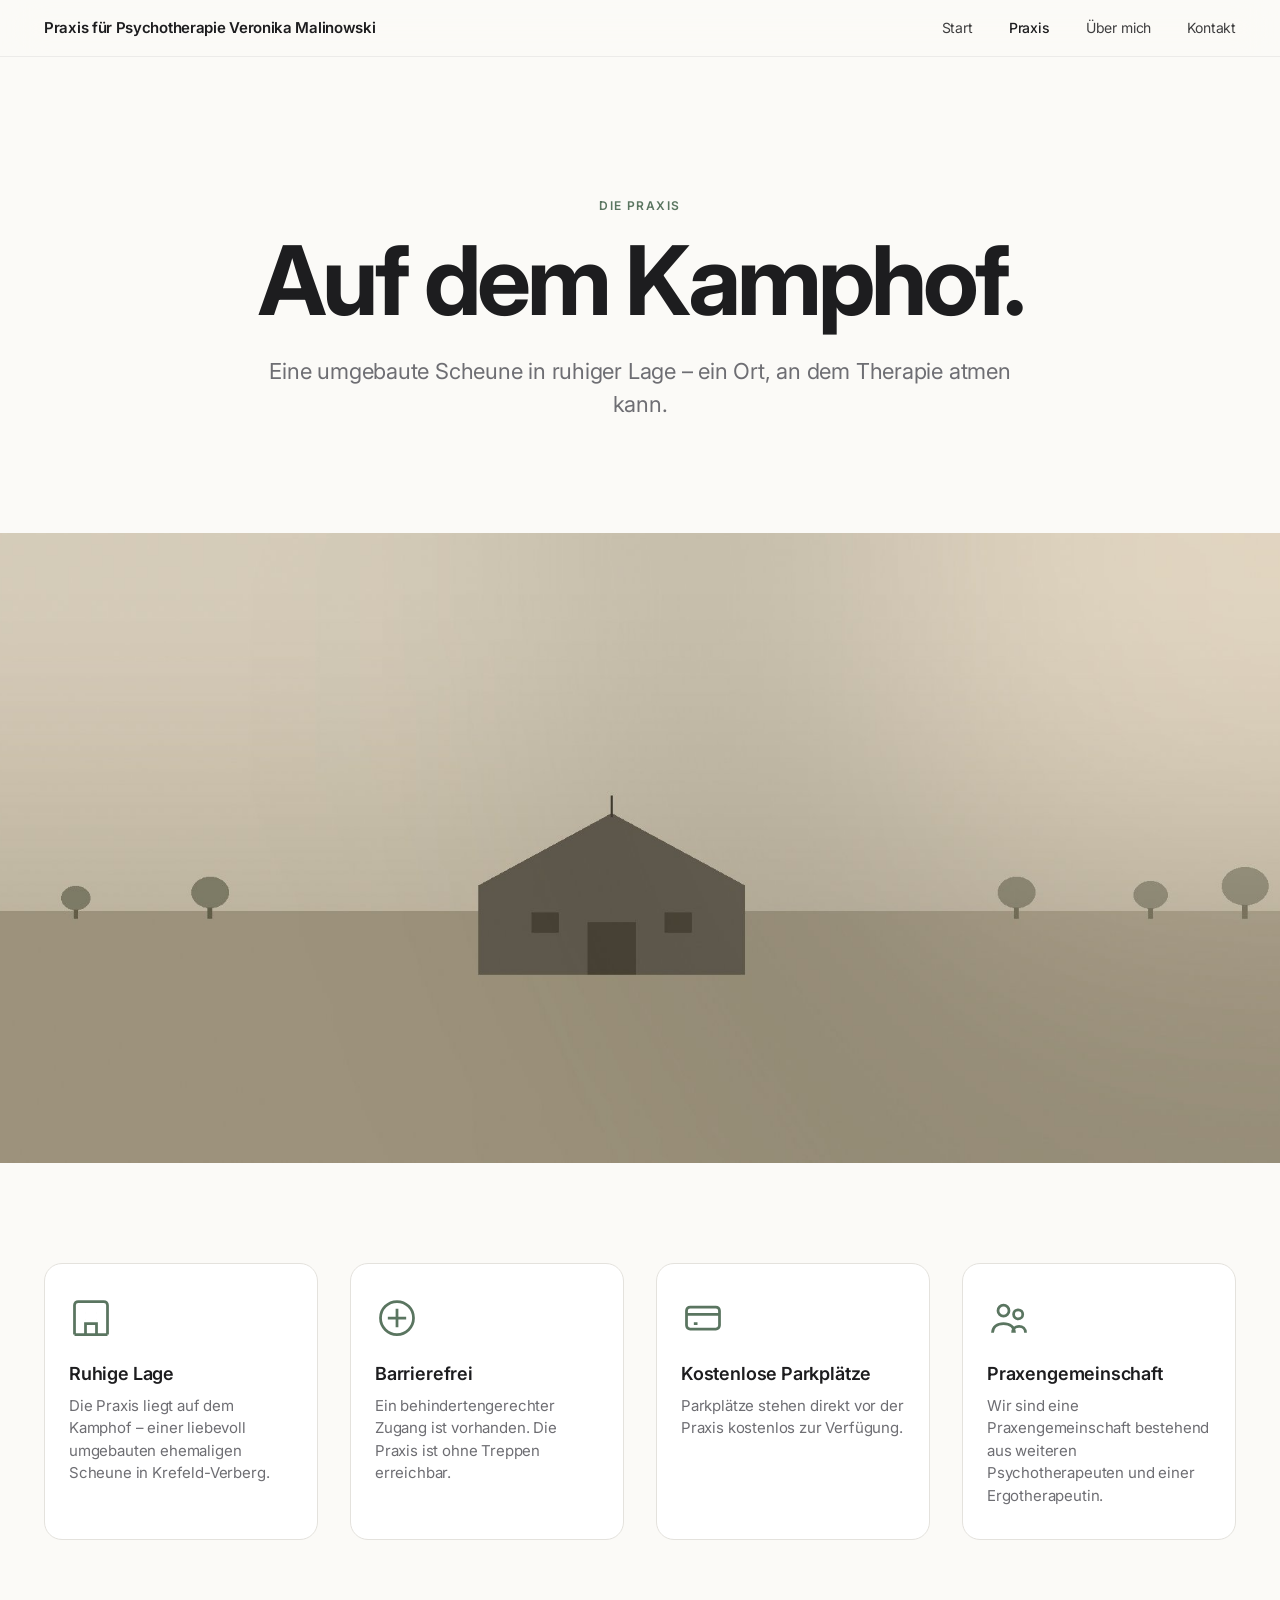
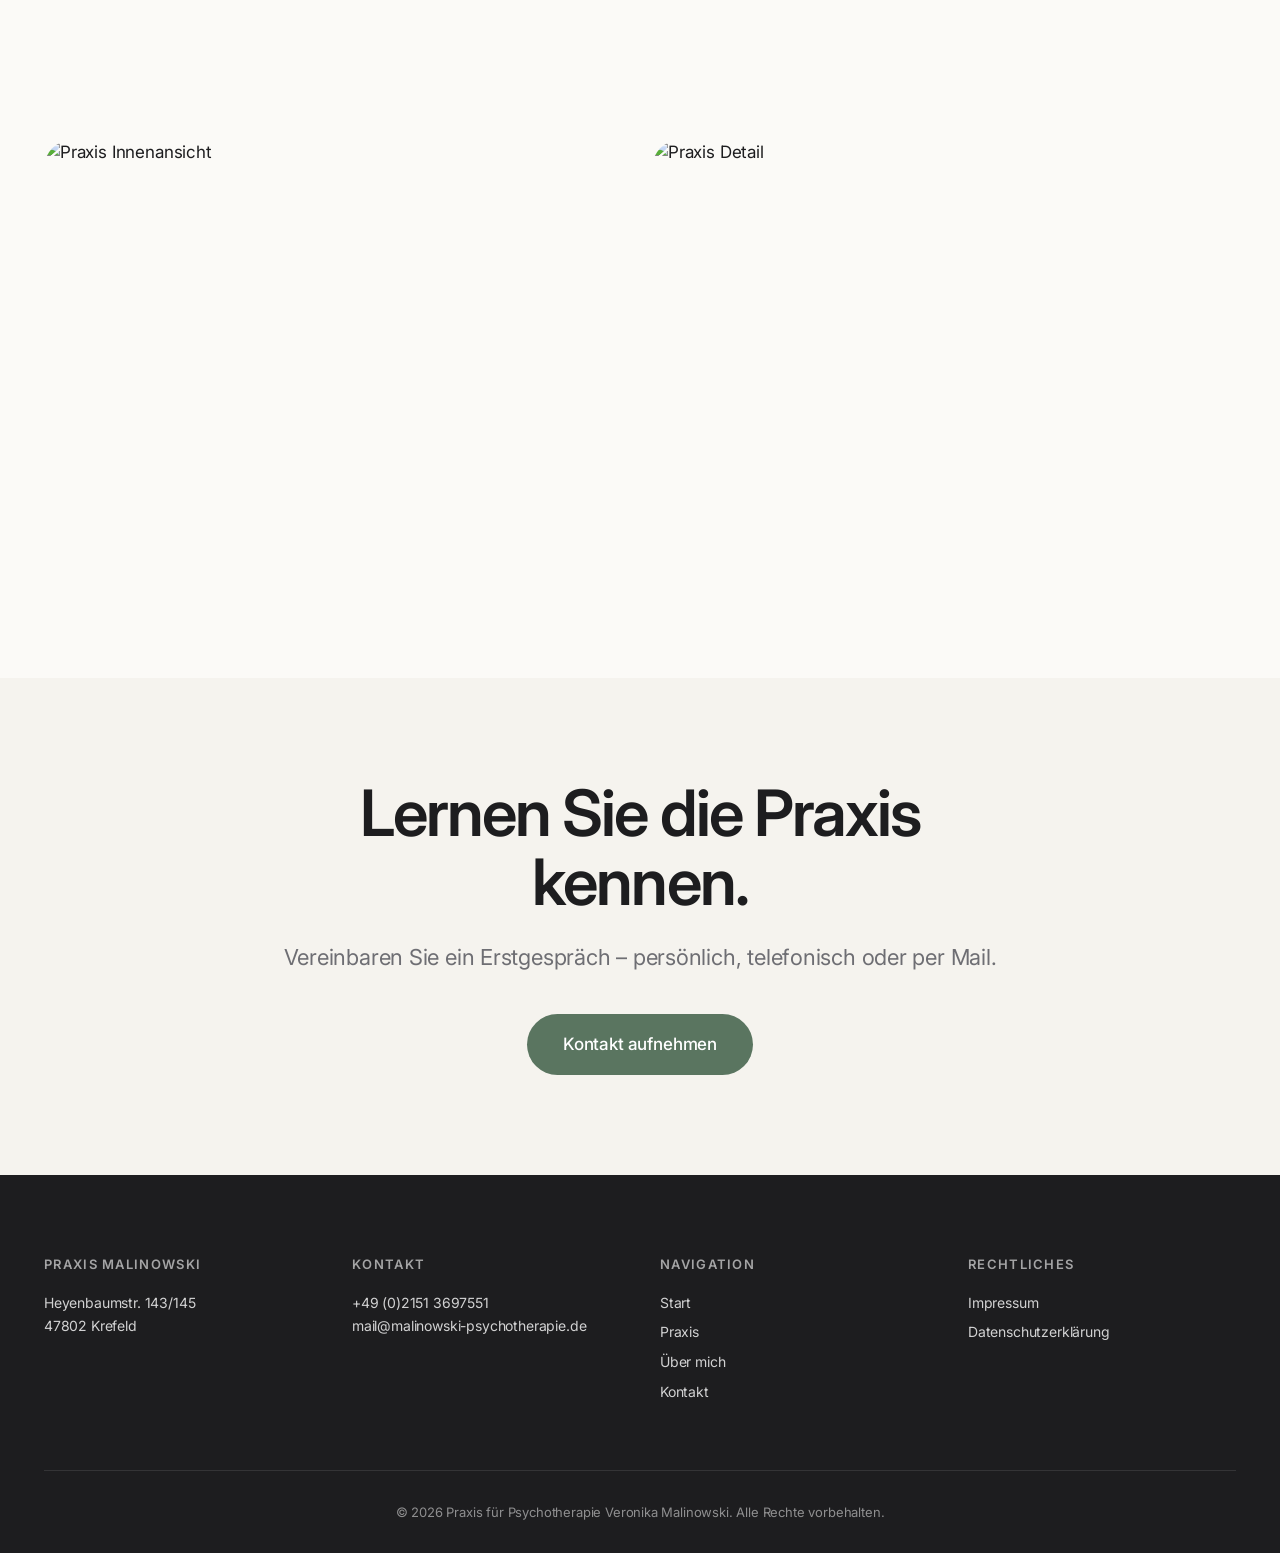
==== praxis.html @ 76ba0185 "Initial: Apple-style website with content from old site" ====
<!DOCTYPE html>
<html lang="de">
<head>
<meta charset="UTF-8">
<meta name="viewport" content="width=device-width, initial-scale=1.0">
<meta name="description" content="Die Praxis für Psychotherapie Veronika Malinowski auf dem Kamphof in Krefeld – ruhige Lage, behindertengerechter Zugang.">
<title>Die Praxis – Praxis Malinowski</title>
<link rel="stylesheet" href="styles.css">
<link rel="preconnect" href="https://fonts.googleapis.com">
<link rel="preconnect" href="https://fonts.gstatic.com" crossorigin>
<link rel="stylesheet" href="https://fonts.googleapis.com/css2?family=Inter:wght@300;400;500;600;700&display=swap">
</head>
<body>

<nav class="nav">
  <div class="nav-inner">
    <a href="index.html" class="nav-brand">Praxis für Psychotherapie Veronika Malinowski</a>
    <button class="nav-toggle" aria-label="Menü"><span></span><span></span><span></span></button>
    <ul class="nav-links">
      <li><a href="index.html">Start</a></li>
      <li><a href="praxis.html" class="active">Praxis</a></li>
      <li><a href="ueber-mich.html">Über mich</a></li>
      <li><a href="kontakt.html">Kontakt</a></li>
    </ul>
  </div>
</nav>

<!-- PAGE HERO -->
<section class="page-hero">
  <div class="container container-narrow text-center">
    <p class="eyebrow">Die Praxis</p>
    <h1 class="display-large">Auf dem Kamphof.</h1>
    <p class="lead">Eine umgebaute Scheune in ruhiger Lage – ein Ort, an dem Therapie atmen kann.</p>
  </div>
</section>

<!-- GROSSES BILD -->
<section class="full-image">
  <img src="images/praxis-main.jpg" alt="Praxisräume auf dem Kamphof" loading="eager">
</section>

<!-- INFO GRID -->
<section class="section">
  <div class="container">
    <div class="info-grid">
      <div class="info-block">
        <div class="info-icon">
          <svg viewBox="0 0 24 24" fill="none" stroke="currentColor" stroke-width="1.5"><path d="M3 21V5a2 2 0 0 1 2-2h14a2 2 0 0 1 2 2v16M3 21h18M9 21v-6h6v6M9 9h.01M15 9h.01M9 13h.01M15 13h.01"/></svg>
        </div>
        <h3>Ruhige Lage</h3>
        <p>Die Praxis liegt auf dem Kamphof – einer liebevoll umgebauten ehemaligen Scheune in Krefeld-Verberg.</p>
      </div>

      <div class="info-block">
        <div class="info-icon">
          <svg viewBox="0 0 24 24" fill="none" stroke="currentColor" stroke-width="1.5"><circle cx="12" cy="12" r="9"/><path d="M12 7v10M7 12h10"/></svg>
        </div>
        <h3>Barrierefrei</h3>
        <p>Ein behindertengerechter Zugang ist vorhanden. Die Praxis ist ohne Treppen erreichbar.</p>
      </div>

      <div class="info-block">
        <div class="info-icon">
          <svg viewBox="0 0 24 24" fill="none" stroke="currentColor" stroke-width="1.5"><rect x="3" y="6" width="18" height="12" rx="2"/><path d="M3 10h18M7 15h2"/></svg>
        </div>
        <h3>Kostenlose Parkplätze</h3>
        <p>Parkplätze stehen direkt vor der Praxis kostenlos zur Verfügung.</p>
      </div>

      <div class="info-block">
        <div class="info-icon">
          <svg viewBox="0 0 24 24" fill="none" stroke="currentColor" stroke-width="1.5"><circle cx="9" cy="8" r="3"/><circle cx="17" cy="10" r="2.5"/><path d="M3 20c0-3 2.5-5 6-5s6 2 6 5M14 20c0-2 1.5-3.5 3.5-3.5S21 18 21 20"/></svg>
        </div>
        <h3>Praxengemeinschaft</h3>
        <p>Wir sind eine Praxengemeinschaft bestehend aus weiteren Psychotherapeuten und einer Ergotherapeutin.</p>
      </div>
    </div>
  </div>
</section>

<!-- ZWEI BILDER NEBENEINANDER -->
<section class="section">
  <div class="container">
    <div class="duo-grid">
      <div class="duo-image"><img src="images/praxis-detail-1.jpg" alt="Praxis Innenansicht" loading="lazy"></div>
      <div class="duo-image"><img src="images/praxis-detail-2.jpg" alt="Praxis Detail" loading="lazy"></div>
    </div>
  </div>
</section>

<!-- CTA -->
<section class="section section-cta">
  <div class="container container-narrow text-center">
    <h2 class="display">Lernen Sie die Praxis kennen.</h2>
    <p class="lead">Vereinbaren Sie ein Erstgespräch – persönlich, telefonisch oder per Mail.</p>
    <a href="kontakt.html" class="btn btn-primary btn-large">Kontakt aufnehmen</a>
  </div>
</section>

<footer class="footer">
  <div class="container">
    <div class="footer-grid">
      <div>
        <h4>Praxis Malinowski</h4>
        <p>Heyenbaumstr. 143/145<br>47802 Krefeld</p>
      </div>
      <div>
        <h4>Kontakt</h4>
        <p>+49 (0)2151 3697551<br>mail@malinowski-psychotherapie.de</p>
      </div>
      <div>
        <h4>Navigation</h4>
        <ul>
          <li><a href="index.html">Start</a></li>
          <li><a href="praxis.html">Praxis</a></li>
          <li><a href="ueber-mich.html">Über mich</a></li>
          <li><a href="kontakt.html">Kontakt</a></li>
        </ul>
      </div>
      <div>
        <h4>Rechtliches</h4>
        <ul>
          <li><a href="impressum.html">Impressum</a></li>
          <li><a href="datenschutz.html">Datenschutzerklärung</a></li>
        </ul>
      </div>
    </div>
    <div class="footer-bottom">
      <p>© <span id="year"></span> Praxis für Psychotherapie Veronika Malinowski. Alle Rechte vorbehalten.</p>
    </div>
  </div>
</footer>

<script src="script.js"></script>
</body>
</html>
---- styles.css ----
/* ============================================
   Praxis Malinowski – Apple-inspired Styling
   ============================================ */

:root {
  --bg: #fbfaf7;
  --bg-light: #f5f3ee;
  --bg-section: #ffffff;
  --text: #1d1d1f;
  --text-muted: #6e6e73;
  --text-soft: #86868b;
  --accent: #5a7560;     /* warmes Salbeigrün */
  --accent-dark: #3e5343;
  --border: #e4e2dd;
  --card-bg: #ffffff;

  --font: -apple-system, BlinkMacSystemFont, 'Inter', 'SF Pro Display', 'Segoe UI', Roboto, sans-serif;

  --radius: 18px;
  --radius-lg: 28px;
  --shadow-sm: 0 1px 3px rgba(0,0,0,0.04), 0 1px 2px rgba(0,0,0,0.06);
  --shadow: 0 10px 40px rgba(0,0,0,0.06), 0 2px 8px rgba(0,0,0,0.04);

  --container: 1240px;
  --container-narrow: 820px;

  --ease: cubic-bezier(0.28, 0.11, 0.32, 1);
}

* { box-sizing: border-box; margin: 0; padding: 0; }

html { scroll-behavior: smooth; -webkit-font-smoothing: antialiased; -moz-osx-font-smoothing: grayscale; }

body {
  font-family: var(--font);
  background: var(--bg);
  color: var(--text);
  line-height: 1.5;
  font-weight: 400;
  font-size: 17px;
  letter-spacing: -0.01em;
}

img { max-width: 100%; height: auto; display: block; }
a { color: inherit; text-decoration: none; }
ul { list-style: none; }

/* ============================================
   NAV
   ============================================ */
.nav {
  position: sticky;
  top: 0;
  z-index: 100;
  background: rgba(251, 250, 247, 0.72);
  backdrop-filter: saturate(180%) blur(20px);
  -webkit-backdrop-filter: saturate(180%) blur(20px);
  border-bottom: 1px solid rgba(0,0,0,0.06);
}

.nav-inner {
  max-width: var(--container);
  margin: 0 auto;
  padding: 0 24px;
  display: flex;
  align-items: center;
  justify-content: space-between;
  height: 56px;
}

.nav-brand {
  font-weight: 600;
  font-size: 15px;
  letter-spacing: -0.02em;
  line-height: 1.2;
  max-width: 60%;
}

@media (max-width: 768px) {
  .nav-brand { font-size: 13px; max-width: 70%; }
}

.nav-links {
  display: flex;
  gap: 36px;
}

.nav-links a {
  font-size: 14px;
  font-weight: 400;
  color: var(--text);
  opacity: 0.85;
  transition: opacity 0.2s var(--ease);
}

.nav-links a:hover { opacity: 1; }
.nav-links a.active { font-weight: 500; opacity: 1; }

.nav-toggle {
  display: none;
  background: none;
  border: none;
  width: 28px;
  height: 22px;
  flex-direction: column;
  justify-content: space-between;
  cursor: pointer;
  padding: 0;
}
.nav-toggle span {
  display: block;
  height: 2px;
  background: var(--text);
  border-radius: 2px;
  transition: all 0.3s var(--ease);
}

@media (max-width: 768px) {
  .nav-toggle { display: flex; }
  .nav-links {
    position: absolute;
    top: 56px;
    left: 0;
    right: 0;
    flex-direction: column;
    background: rgba(251, 250, 247, 0.96);
    backdrop-filter: blur(20px);
    padding: 24px;
    gap: 18px;
    transform: translateY(-10px);
    opacity: 0;
    pointer-events: none;
    transition: all 0.25s var(--ease);
    border-bottom: 1px solid var(--border);
  }
  .nav-links.open { transform: translateY(0); opacity: 1; pointer-events: auto; }
  .nav-links a { font-size: 18px; }
}

/* ============================================
   LAYOUT
   ============================================ */
.container {
  max-width: var(--container);
  margin: 0 auto;
  padding: 0 24px;
}
.container-narrow { max-width: var(--container-narrow); margin: 0 auto; padding: 0 24px; }
.section { padding: 100px 0; }
.section-light { background: var(--bg-light); }
.text-center { text-align: center; }

@media (max-width: 768px) {
  .section { padding: 60px 0; }
}

/* ============================================
   TYPOGRAFIE
   ============================================ */
.eyebrow {
  text-transform: uppercase;
  letter-spacing: 0.12em;
  font-size: 12px;
  font-weight: 600;
  color: var(--accent);
  margin-bottom: 16px;
}

.display-large {
  font-size: clamp(48px, 8vw, 96px);
  font-weight: 700;
  line-height: 1.04;
  letter-spacing: -0.04em;
  margin-bottom: 24px;
}

.display {
  font-size: clamp(36px, 5vw, 64px);
  font-weight: 600;
  line-height: 1.08;
  letter-spacing: -0.03em;
  margin-bottom: 24px;
}

.lead {
  font-size: clamp(18px, 2vw, 22px);
  line-height: 1.5;
  color: var(--text-muted);
  font-weight: 400;
  letter-spacing: -0.01em;
  margin-bottom: 32px;
}

.muted { color: var(--text-soft); font-weight: 400; }

/* ============================================
   BUTTONS
   ============================================ */
.btn {
  display: inline-block;
  padding: 14px 28px;
  border-radius: 980px;
  font-size: 15px;
  font-weight: 500;
  letter-spacing: -0.01em;
  border: none;
  cursor: pointer;
  transition: all 0.2s var(--ease);
  text-align: center;
  font-family: inherit;
}

.btn-primary {
  background: var(--accent);
  color: #fff;
}
.btn-primary:hover { background: var(--accent-dark); transform: translateY(-1px); }

.btn-secondary {
  background: transparent;
  color: var(--text);
  border: 1px solid var(--border);
}
.btn-secondary:hover { border-color: var(--text); }

.btn-large { padding: 18px 36px; font-size: 17px; }

.link-arrow {
  color: var(--accent);
  font-weight: 500;
  font-size: 16px;
  display: inline-block;
  transition: transform 0.2s var(--ease);
}
.link-arrow:hover { transform: translateX(4px); }

/* ============================================
   HERO (Startseite)
   ============================================ */
.hero {
  position: relative;
  min-height: 92vh;
  display: flex;
  align-items: center;
  justify-content: center;
  overflow: hidden;
  text-align: center;
}

.hero-image {
  position: absolute;
  inset: 0;
  z-index: 0;
}

.hero-image img {
  width: 100%;
  height: 100%;
  object-fit: cover;
  object-position: center;
}

.hero-image::after {
  content: '';
  position: absolute;
  inset: 0;
  background: linear-gradient(180deg, rgba(251,250,247,0.4) 0%, rgba(251,250,247,0.85) 100%);
}

.hero-content {
  position: relative;
  z-index: 1;
  padding: 24px;
  max-width: 900px;
}

.hero-title {
  font-size: clamp(56px, 9vw, 120px);
  font-weight: 700;
  line-height: 1;
  letter-spacing: -0.045em;
  margin-bottom: 24px;
  color: var(--text);
}

.hero-subtitle {
  font-size: clamp(20px, 2.4vw, 26px);
  font-weight: 400;
  color: var(--text-muted);
  line-height: 1.4;
  margin-bottom: 40px;
}

.hero-cta {
  display: flex;
  gap: 16px;
  justify-content: center;
  flex-wrap: wrap;
}

/* ============================================
   PAGE HERO (Unterseiten)
   ============================================ */
.page-hero {
  padding: 140px 0 80px;
  background: var(--bg);
}

@media (max-width: 768px) {
  .page-hero { padding: 80px 0 50px; }
}

/* ============================================
   INTRO
   ============================================ */
.section-intro { text-align: center; padding: 140px 0 80px; }

/* ============================================
   CARDS
   ============================================ */
.cards-grid {
  display: grid;
  grid-template-columns: repeat(3, 1fr);
  gap: 24px;
}

@media (max-width: 900px) {
  .cards-grid { grid-template-columns: 1fr; }
}

.card {
  background: var(--card-bg);
  border-radius: var(--radius-lg);
  overflow: hidden;
  box-shadow: var(--shadow-sm);
  transition: transform 0.4s var(--ease), box-shadow 0.4s var(--ease);
}

.card:hover {
  transform: translateY(-6px);
  box-shadow: var(--shadow);
}

.card-image {
  aspect-ratio: 4/3;
  overflow: hidden;
}

.card-image img {
  width: 100%;
  height: 100%;
  object-fit: cover;
  transition: transform 0.6s var(--ease);
}

.card:hover .card-image img { transform: scale(1.04); }

.card-body { padding: 32px; }

.card-body h3 {
  font-size: 22px;
  font-weight: 600;
  letter-spacing: -0.02em;
  margin-bottom: 10px;
}

.card-body p {
  color: var(--text-muted);
  font-size: 16px;
  line-height: 1.5;
}

/* ============================================
   FEATURE GROSSES BILD
   ============================================ */
.section-feature {
  padding: 120px 0;
  background: var(--bg-light);
}

.feature-grid {
  max-width: var(--container);
  margin: 0 auto;
  padding: 0 24px;
  display: grid;
  grid-template-columns: 1fr 1fr;
  gap: 80px;
  align-items: center;
}

@media (max-width: 900px) {
  .feature-grid { grid-template-columns: 1fr; gap: 40px; }
  .section-feature { padding: 60px 0; }
}

.feature-image img {
  width: 100%;
  border-radius: var(--radius-lg);
  aspect-ratio: 4/5;
  object-fit: cover;
}

/* ============================================
   FULL IMAGE
   ============================================ */
.full-image {
  width: 100%;
  height: 70vh;
  max-height: 700px;
  overflow: hidden;
}

.full-image img {
  width: 100%;
  height: 100%;
  object-fit: cover;
}

/* ============================================
   INFO GRID (Praxis-Seite)
   ============================================ */
.info-grid {
  display: grid;
  grid-template-columns: repeat(4, 1fr);
  gap: 32px;
}

@media (max-width: 1000px) { .info-grid { grid-template-columns: repeat(2, 1fr); } }
@media (max-width: 560px) { .info-grid { grid-template-columns: 1fr; } }

.info-block {
  padding: 32px 24px;
  background: var(--card-bg);
  border-radius: var(--radius);
  border: 1px solid var(--border);
}

.info-icon {
  width: 44px;
  height: 44px;
  color: var(--accent);
  margin-bottom: 20px;
}

.info-icon svg { width: 100%; height: 100%; }

.info-block h3 {
  font-size: 18px;
  font-weight: 600;
  letter-spacing: -0.01em;
  margin-bottom: 8px;
}

.info-block p {
  color: var(--text-muted);
  font-size: 15px;
  line-height: 1.5;
}

/* ============================================
   DUO GRID
   ============================================ */
.duo-grid {
  display: grid;
  grid-template-columns: 1fr 1fr;
  gap: 24px;
}

@media (max-width: 700px) { .duo-grid { grid-template-columns: 1fr; } }

.duo-image {
  border-radius: var(--radius-lg);
  overflow: hidden;
  aspect-ratio: 4/3;
}

.duo-image img {
  width: 100%;
  height: 100%;
  object-fit: cover;
}

/* ============================================
   ABOUT (Über mich)
   ============================================ */
.about-hero {
  padding: 100px 0 60px;
}

.about-grid {
  max-width: var(--container);
  margin: 0 auto;
  padding: 0 24px;
  display: grid;
  grid-template-columns: 1fr 1fr;
  gap: 60px;
  align-items: center;
}

@media (max-width: 900px) {
  .about-grid { grid-template-columns: 1fr; gap: 40px; }
  .about-hero { padding: 60px 0 30px; }
}

.about-portrait img {
  width: 100%;
  border-radius: var(--radius-lg);
  aspect-ratio: 4/5;
  object-fit: cover;
  box-shadow: var(--shadow);
}

.bio-block { padding: 40px 0; }

.bio-heading {
  font-size: 28px;
  font-weight: 600;
  letter-spacing: -0.02em;
  margin-bottom: 16px;
}

.bio-block p {
  font-size: 19px;
  line-height: 1.55;
  color: var(--text-muted);
}

.divider {
  height: 1px;
  background: var(--border);
  margin: 0;
}

/* QUALIFIKATIONEN LISTE */
.quals {
  margin-top: 48px;
  max-width: 600px;
  margin-left: auto;
  margin-right: auto;
}

.quals li {
  display: flex;
  justify-content: space-between;
  align-items: center;
  padding: 22px 0;
  border-bottom: 1px solid var(--border);
  font-size: 17px;
}

.qual-meta {
  color: var(--text-soft);
  font-size: 14px;
}

/* ============================================
   KONTAKT
   ============================================ */
.contact-tiles {
  display: grid;
  grid-template-columns: repeat(3, 1fr);
  gap: 24px;
  margin-bottom: 60px;
}

@media (max-width: 900px) { .contact-tiles { grid-template-columns: 1fr; } }

.contact-tile {
  display: block;
  padding: 40px 32px;
  background: var(--card-bg);
  border: 1px solid var(--border);
  border-radius: var(--radius);
  text-align: center;
  transition: all 0.3s var(--ease);
}

.contact-tile:hover {
  transform: translateY(-4px);
  box-shadow: var(--shadow);
  border-color: var(--accent);
}

.contact-icon {
  width: 48px;
  height: 48px;
  margin: 0 auto 20px;
  color: var(--accent);
}

.contact-icon svg { width: 100%; height: 100%; }

.contact-label {
  font-size: 13px;
  text-transform: uppercase;
  letter-spacing: 0.1em;
  color: var(--text-soft);
  margin-bottom: 8px;
}

.contact-value {
  font-size: 17px;
  font-weight: 500;
  letter-spacing: -0.01em;
  line-height: 1.4;
}

.contact-note {
  max-width: 700px;
  margin: 0 auto;
  text-align: center;
  color: var(--text-muted);
  font-size: 16px;
  line-height: 1.6;
}

/* FORMULAR */
.contact-form {
  margin-top: 48px;
  background: #fff;
  padding: 48px;
  border-radius: var(--radius-lg);
  box-shadow: var(--shadow-sm);
}

@media (max-width: 600px) { .contact-form { padding: 28px; } }

.form-row {
  display: grid;
  grid-template-columns: 1fr 1fr;
  gap: 20px;
}

@media (max-width: 600px) { .form-row { grid-template-columns: 1fr; } }

.form-field {
  margin-bottom: 20px;
}

.form-field label {
  display: block;
  font-size: 13px;
  font-weight: 500;
  margin-bottom: 8px;
  color: var(--text);
  letter-spacing: -0.01em;
}

.form-field input,
.form-field textarea {
  width: 100%;
  padding: 14px 16px;
  border: 1px solid var(--border);
  border-radius: 12px;
  font-family: inherit;
  font-size: 16px;
  background: var(--bg);
  color: var(--text);
  transition: border-color 0.2s var(--ease), box-shadow 0.2s var(--ease);
}

.form-field input:focus,
.form-field textarea:focus {
  outline: none;
  border-color: var(--accent);
  box-shadow: 0 0 0 4px rgba(90, 117, 96, 0.12);
}

.form-field textarea { resize: vertical; }

.form-checkbox {
  display: flex;
  align-items: flex-start;
  gap: 12px;
  margin: 24px 0;
}

.form-checkbox input { margin-top: 4px; flex-shrink: 0; }
.form-checkbox label { font-size: 14px; color: var(--text-muted); line-height: 1.5; }

.form-meta {
  font-size: 13px;
  color: var(--text-soft);
  margin-bottom: 24px;
}

/* ANFAHRT */
.anfahrt-grid {
  display: grid;
  grid-template-columns: 1fr 1fr;
  gap: 60px;
  align-items: center;
}

@media (max-width: 900px) { .anfahrt-grid { grid-template-columns: 1fr; gap: 40px; } }

.map-wrapper {
  border-radius: var(--radius-lg);
  overflow: hidden;
  box-shadow: var(--shadow);
  aspect-ratio: 4/3;
}

.map-wrapper iframe {
  width: 100%;
  height: 100%;
  border: 0;
}

/* ============================================
   CTA SEKTION
   ============================================ */
.section-cta {
  background: var(--bg-light);
}

.section-cta .lead { margin-bottom: 40px; }

/* ============================================
   LEGAL
   ============================================ */
.legal-content h2 {
  font-size: 26px;
  font-weight: 600;
  letter-spacing: -0.02em;
  margin: 32px 0 16px;
}

.legal-content h3 {
  font-size: 19px;
  font-weight: 600;
  letter-spacing: -0.01em;
  margin: 28px 0 12px;
}

.legal-content p {
  font-size: 16px;
  line-height: 1.65;
  color: var(--text-muted);
  margin-bottom: 16px;
}

/* ============================================
   FOOTER
   ============================================ */
.footer {
  background: var(--text);
  color: #fff;
  padding: 80px 0 30px;
  margin-top: 0;
}

.footer-grid {
  display: grid;
  grid-template-columns: repeat(4, 1fr);
  gap: 40px;
  padding-bottom: 60px;
  border-bottom: 1px solid rgba(255,255,255,0.1);
}

@media (max-width: 800px) { .footer-grid { grid-template-columns: 1fr 1fr; gap: 30px; } }
@media (max-width: 480px) { .footer-grid { grid-template-columns: 1fr; } }

.footer h4 {
  font-size: 13px;
  text-transform: uppercase;
  letter-spacing: 0.1em;
  font-weight: 600;
  color: rgba(255,255,255,0.6);
  margin-bottom: 16px;
}

.footer p, .footer li {
  font-size: 14px;
  line-height: 1.7;
  color: rgba(255,255,255,0.8);
}

.footer ul li { margin-bottom: 6px; }

.footer a:hover { color: #fff; }

.footer-bottom {
  padding-top: 30px;
  text-align: center;
}

.footer-bottom p {
  font-size: 13px;
  color: rgba(255,255,255,0.5);
}

/* ============================================
   ANIMATIONEN beim Scrollen
   ============================================ */
.fade-in {
  opacity: 0;
  transform: translateY(20px);
  transition: opacity 0.8s var(--ease), transform 0.8s var(--ease);
}

.fade-in.visible {
  opacity: 1;
  transform: translateY(0);
}
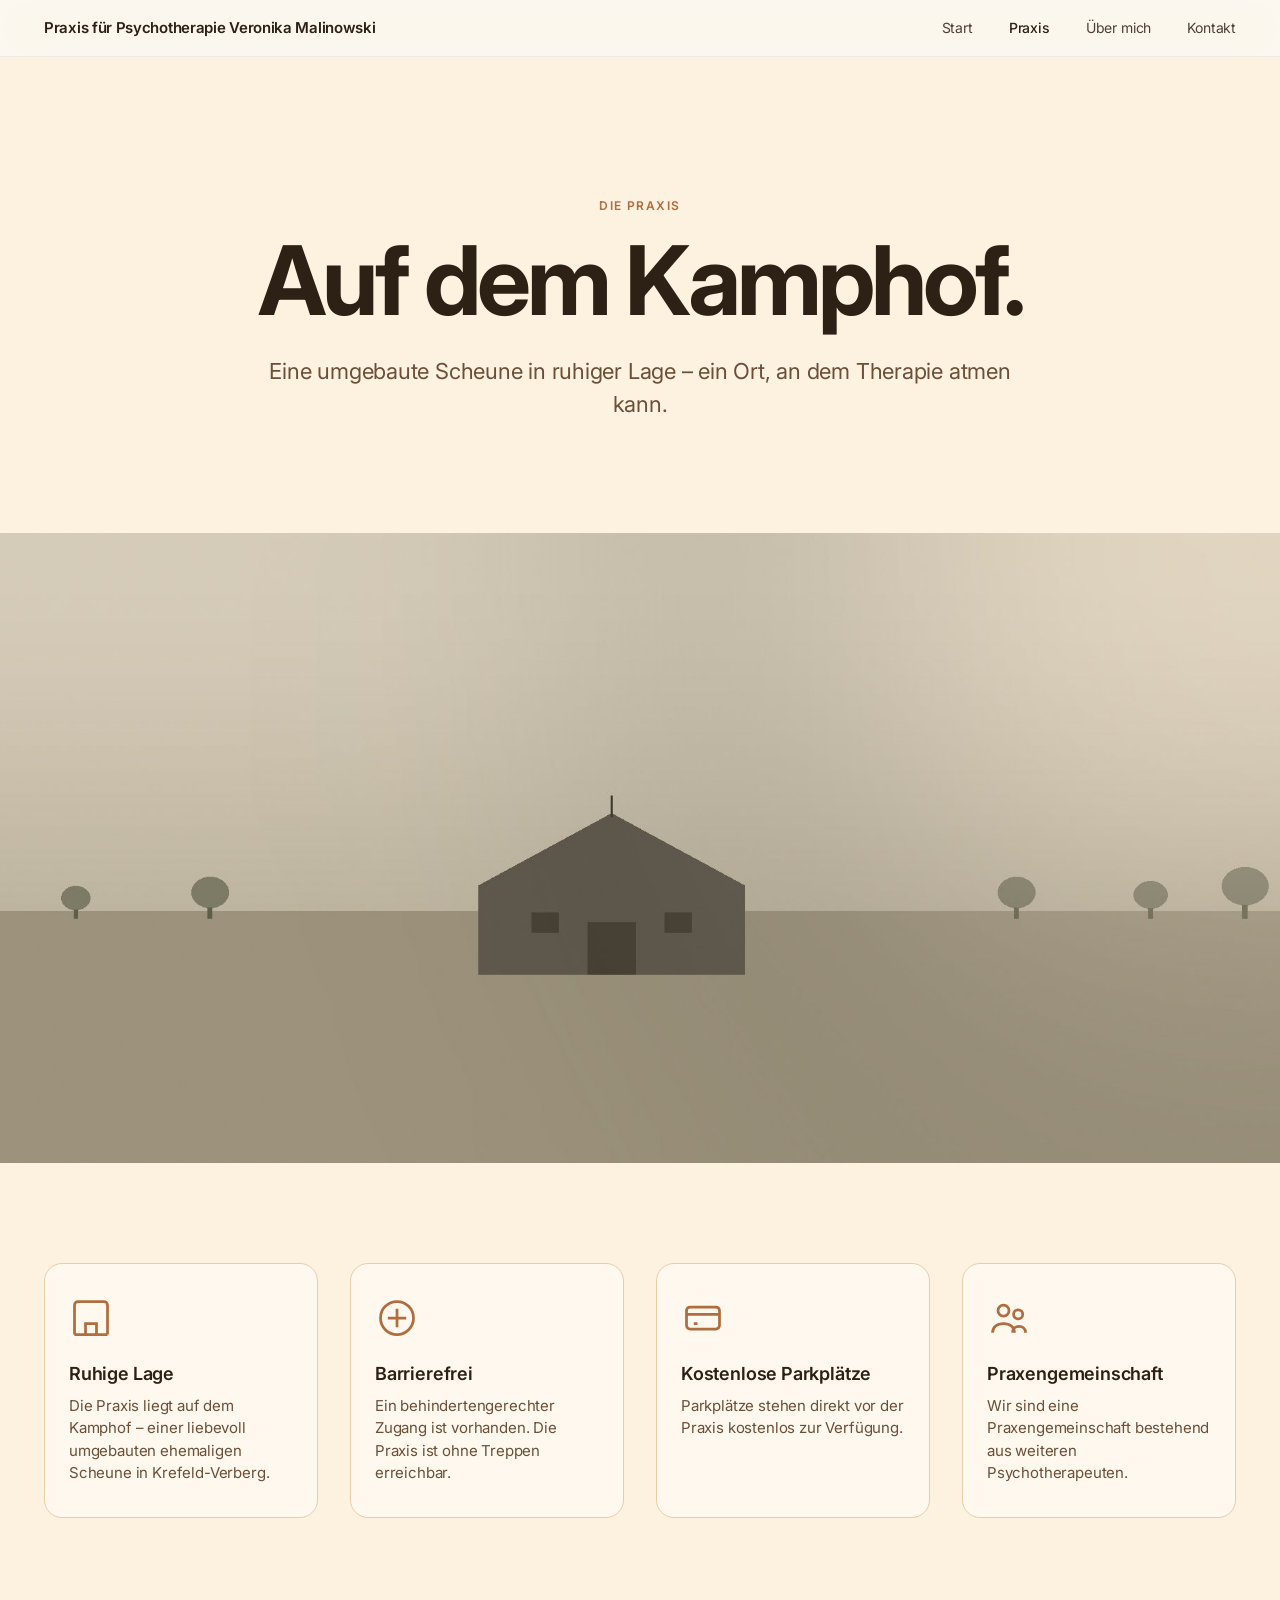
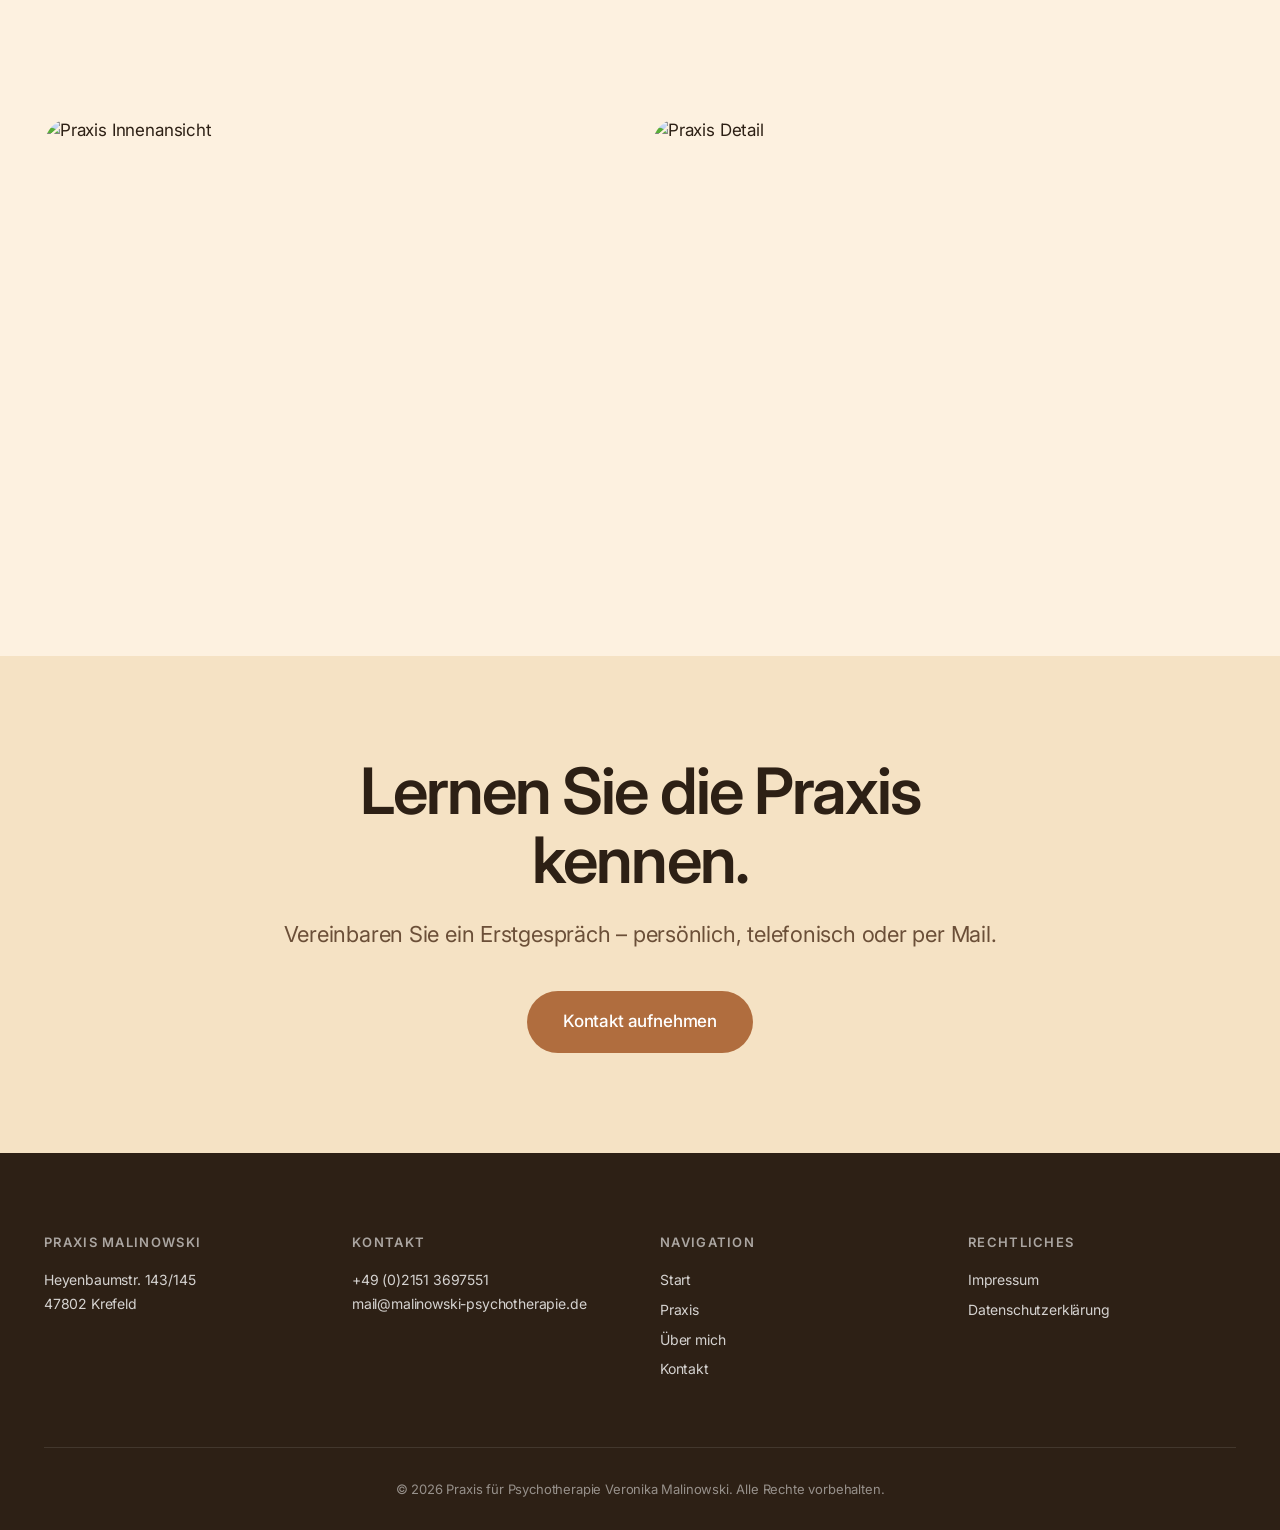
==== commit 0a3877bd: "Update" ====
--- a/praxis.html
+++ b/praxis.html
@@ -72,7 +72,7 @@
           <svg viewBox="0 0 24 24" fill="none" stroke="currentColor" stroke-width="1.5"><circle cx="9" cy="8" r="3"/><circle cx="17" cy="10" r="2.5"/><path d="M3 20c0-3 2.5-5 6-5s6 2 6 5M14 20c0-2 1.5-3.5 3.5-3.5S21 18 21 20"/></svg>
         </div>
         <h3>Praxengemeinschaft</h3>
-        <p>Wir sind eine Praxengemeinschaft bestehend aus weiteren Psychotherapeuten und einer Ergotherapeutin.</p>
+        <p>Wir sind eine Praxengemeinschaft bestehend aus weiteren Psychotherapeuten.</p>
       </div>
     </div>
   </div>
--- a/styles.css
+++ b/styles.css
@@ -3,16 +3,16 @@
    ============================================ */
 
 :root {
-  --bg: #fbfaf7;
-  --bg-light: #f5f3ee;
+  --bg: #fdf1e0;
+  --bg-light: #f5e2c4;
   --bg-section: #ffffff;
-  --text: #1d1d1f;
-  --text-muted: #6e6e73;
-  --text-soft: #86868b;
-  --accent: #5a7560;     /* warmes Salbeigrün */
-  --accent-dark: #3e5343;
-  --border: #e4e2dd;
-  --card-bg: #ffffff;
+  --text: #2d2015;
+  --text-muted: #6b4f38;
+  --text-soft: #9e7a5e;
+  --accent: #b06d3e;
+  --accent-dark: #8a5230;
+  --border: #e8cda8;
+  --card-bg: #fff8ee;
 
   --font: -apple-system, BlinkMacSystemFont, 'Inter', 'SF Pro Display', 'Segoe UI', Roboto, sans-serif;
 
